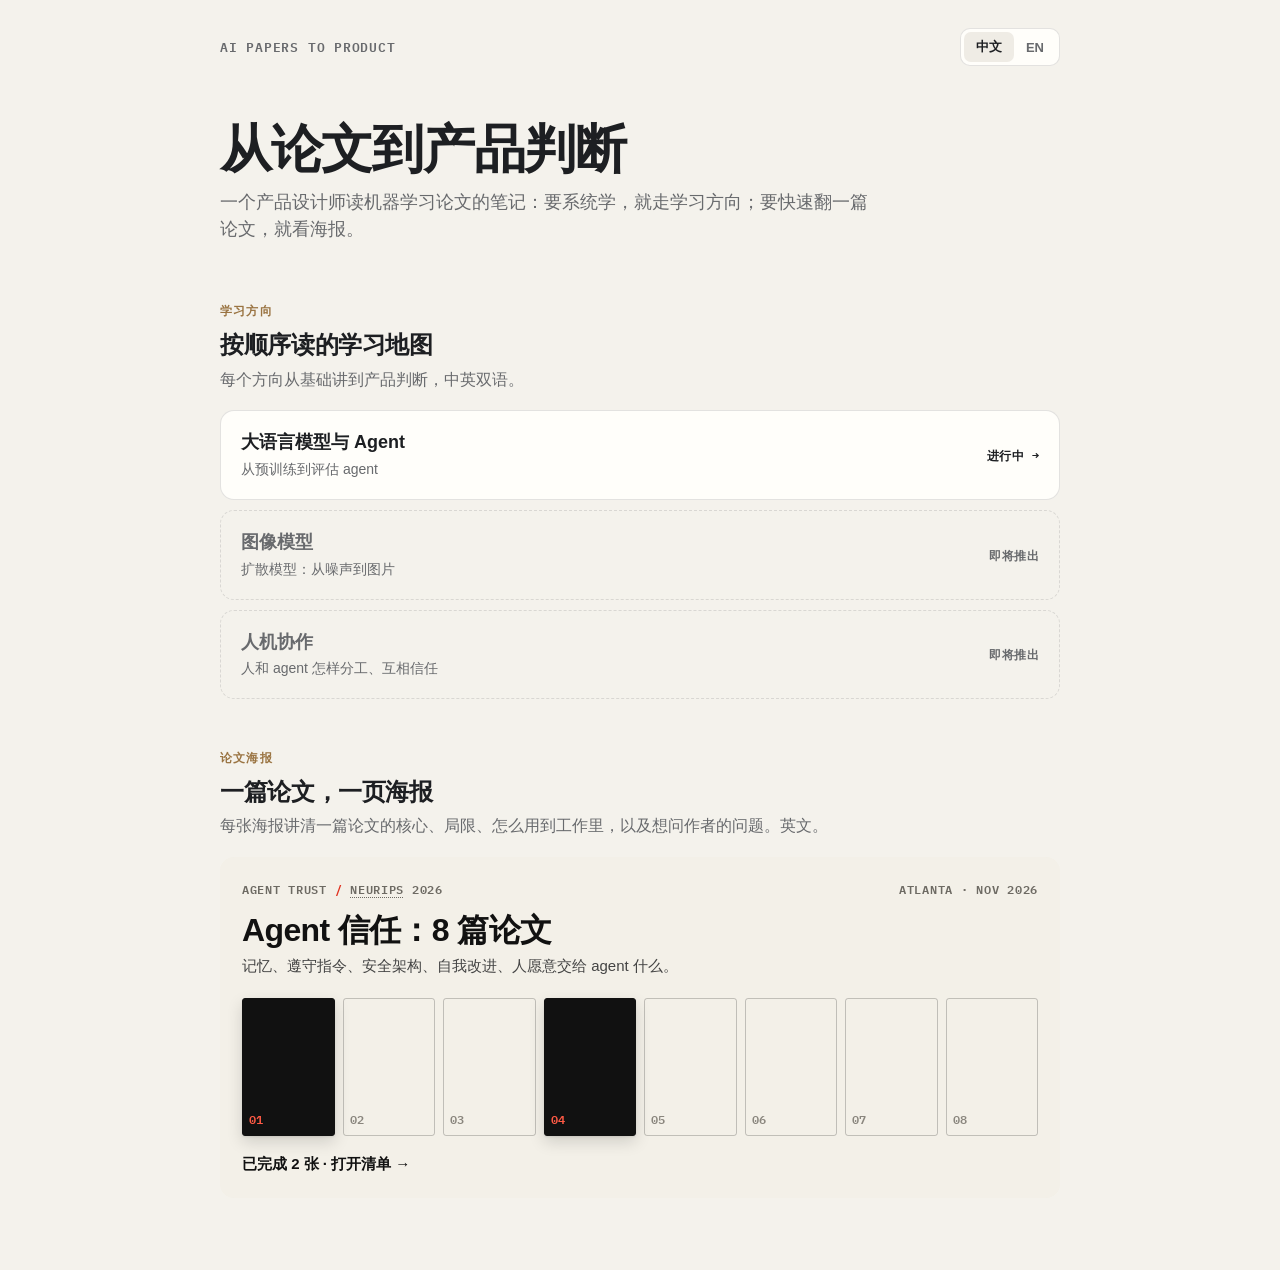
==== index.html @ d8d1d2a4 "Split the site into a home page, learning tracks and paper posters Root index.html is now a home pag" ====
<!doctype html>
<html lang="zh-CN">
<head>
<meta charset="utf-8">
<meta name="viewport" content="width=device-width, initial-scale=1">
<script>
/* Old LLM-track links were /#stage-or-card; the track now lives in llm/. Forward them. */
if(location.hash.length>1)location.replace('llm/'+location.hash);
try{var t=localStorage.getItem('aem-theme');if(t==='light'||t==='dark')document.documentElement.dataset.theme=t}catch(e){}
</script>
<title>AI Papers to Product</title>
<link rel="preconnect" href="https://fonts.googleapis.com">
<link rel="stylesheet" href="https://fonts.googleapis.com/css2?family=IBM+Plex+Mono:wght@500;600&display=swap">
<style>
/* Site home: two kinds of pages that share nothing but this page.
   Learning tracks (llm/, images/, hci/) and paper posters (posters/<set>/).
   When a track launches, flip it here and in tracks.js. New poster set = new .set block. */
:root{
  --bg:#f4f2ec;--card:#fffefa;--ink:#1d1f22;--muted:#686a6d;--line:rgba(29,31,34,.12);--soft:#efece5;
  --lime:#9a7442;--poster:#f3f0e8;--poster-ink:#111;--red:#e0301e;
  --sans:-apple-system,BlinkMacSystemFont,"Segoe UI","PingFang SC","Hiragino Sans GB","Microsoft YaHei",sans-serif;
  --mono:"IBM Plex Mono",ui-monospace,SFMono-Regular,Menlo,monospace;
}
@media (prefers-color-scheme:dark){:root:not([data-theme="light"]){
  --bg:#121314;--card:#1a1b1d;--ink:#e8e6e1;--muted:#a19f9a;--line:#2c2d30;--soft:#202124;--lime:#d9b07a;color-scheme:dark}}
:root[data-theme="dark"]{
  --bg:#121314;--card:#1a1b1d;--ink:#e8e6e1;--muted:#a19f9a;--line:#2c2d30;--soft:#202124;--lime:#d9b07a;color-scheme:dark}
*,*::before,*::after{box-sizing:border-box}
html{-webkit-font-smoothing:antialiased;-moz-osx-font-smoothing:grayscale;text-size-adjust:100%}
body{margin:0;background:var(--bg);color:var(--ink);font:16px/1.55 var(--sans)}
a{color:inherit}
abbr[title]{text-decoration:underline dotted;text-underline-offset:3px;cursor:help}
.wrap{max-width:880px;margin:0 auto;padding:28px 20px 72px}
.top{display:flex;justify-content:space-between;align-items:center;gap:12px}
.brand{font:600 13px var(--mono);letter-spacing:.06em;text-transform:uppercase;color:var(--muted)}
.lang{display:inline-flex;border:1px solid var(--line);border-radius:10px;background:var(--card);padding:3px}
.lang button{border:0;background:none;color:var(--muted);font:600 13px var(--sans);height:30px;padding:0 12px;border-radius:7px;cursor:pointer;touch-action:manipulation}
.lang button[aria-pressed="true"]{background:var(--soft);color:var(--ink)}
.lang button:focus-visible,.row:focus-visible,.set:focus-visible{outline:2px solid var(--ink);outline-offset:2px}
h1{font-size:clamp(34px,6vw,52px);line-height:1.05;letter-spacing:-.025em;margin:56px 0 12px;text-wrap:balance}
.lede{font-size:18px;color:var(--muted);max-width:36em;margin:0 0 56px;text-wrap:pretty}
section{margin-top:48px}
.k{font:600 12px var(--mono);letter-spacing:.1em;text-transform:uppercase;color:var(--lime);margin:0 0 6px}
h2{font-size:24px;letter-spacing:-.015em;margin:0 0 4px}
.sub{color:var(--muted);margin:0 0 18px}

/* Tracks: plain rows, read in order */
.rows{display:grid;gap:10px}
.row{display:grid;grid-template-columns:1fr auto;gap:2px 16px;align-items:center;padding:18px 20px;border:1px solid var(--line);border-radius:14px;background:var(--card);text-decoration:none;transition:background-color .15s ease-out}
.row b{font-size:18px}
.row small{grid-column:1;color:var(--muted);font-size:14px}
.row .st{grid-row:1 / span 2;grid-column:2;font:600 12px var(--mono);letter-spacing:.04em;color:var(--muted);white-space:nowrap}
a.row .st{color:var(--ink)}
.row[aria-disabled]{background:transparent;border-style:dashed}
.row[aria-disabled] b{color:var(--muted)}

/* Posters: each set is drawn as its row of sheets */
.set{display:block;padding:22px;border-radius:14px;background:var(--poster);color:var(--poster-ink);text-decoration:none;transition:transform .15s ease-out}
.set-head{display:flex;justify-content:space-between;align-items:baseline;gap:12px;font:600 12px var(--mono);letter-spacing:.06em;text-transform:uppercase;color:#6d6a63}
.set-head .slash{color:var(--red)}
.set h3{font-size:clamp(24px,4vw,32px);letter-spacing:-.02em;line-height:1.1;margin:14px 0 6px}
.set p{margin:0 0 20px;color:#444;font-size:15px}
.sheets{display:grid;grid-template-columns:repeat(8,minmax(0,1fr));gap:8px}
.sheet{aspect-ratio:2/3;border-radius:3px;border:1px solid rgba(17,17,17,.22);display:flex;align-items:flex-end;padding:6px;font:600 12px var(--mono);color:#8a867e}
.sheet.done{background:#111;border-color:#111;color:#ff5a45;box-shadow:0 1px 2px rgba(0,0,0,.08),0 6px 16px rgba(0,0,0,.14)}
.set-foot{margin-top:16px;font-weight:600;font-size:15px}

@media (hover:hover) and (pointer:fine){a.row:hover{background:var(--soft)}.set:hover{transform:translateY(-2px)}}
@media (prefers-reduced-motion:reduce){*{transition:none!important}}
@media (max-width:560px){
  h1{margin-top:40px}.lede{margin-bottom:36px}
  .row{grid-template-columns:1fr;padding:16px}.row .st{grid-row:auto;grid-column:1;margin-top:6px}
  .sheets{grid-template-columns:repeat(4,minmax(0,1fr))}.set-head span:last-child{display:none}
}
</style>
</head>
<body>
<div class="wrap">
  <header class="top">
    <span class="brand">AI Papers to Product</span>
    <span class="lang" role="group" aria-label="Language"><button type="button" data-l="zh">中文</button><button type="button" data-l="en">EN</button></span>
  </header>

  <h1><span data-zh="从论文到产品判断" data-en="From papers to product judgment">从论文到产品判断</span></h1>
  <p class="lede"><span data-zh="一个产品设计师读机器学习论文的笔记：要系统学，就走学习方向；要快速翻一篇论文，就看海报。" data-en="A product designer's notes on machine learning papers. To learn a field step by step, follow a track. To skim one paper fast, open its poster.">一个产品设计师读机器学习论文的笔记：要系统学，就走学习方向；要快速翻一篇论文，就看海报。</span></p>

  <section aria-labelledby="h-tracks">
    <p class="k"><span data-zh="学习方向" data-en="Learning tracks">学习方向</span></p>
    <h2 id="h-tracks"><span data-zh="按顺序读的学习地图" data-en="Study maps you read in order">按顺序读的学习地图</span></h2>
    <p class="sub"><span data-zh="每个方向从基础讲到产品判断，中英双语。" data-en="Each track goes from the basics to product decisions, in Chinese and English.">每个方向从基础讲到产品判断，中英双语。</span></p>
    <div class="rows">
      <a class="row" href="llm/">
        <b data-zh="大语言模型与 Agent" data-en="&lt;abbr title=&quot;Large language models&quot;&gt;LLMs&lt;/abbr&gt; &amp; agents">大语言模型与 Agent</b>
        <small data-zh="从预训练到评估 agent" data-en="From pretraining to evaluating agents">从预训练到评估 agent</small>
        <span class="st" data-zh="进行中 →" data-en="Ongoing →">进行中 →</span>
      </a>
      <span class="row" aria-disabled="true">
        <b data-zh="图像模型" data-en="Image models">图像模型</b>
        <small data-zh="扩散模型：从噪声到图片" data-en="Diffusion: from noise to pictures">扩散模型：从噪声到图片</small>
        <span class="st" data-zh="即将推出" data-en="Coming soon">即将推出</span>
      </span>
      <span class="row" aria-disabled="true">
        <b data-zh="人机协作" data-en="Human–agent teaming">人机协作</b>
        <small data-zh="人和 agent 怎样分工、互相信任" data-en="How people and agents split work and build trust">人和 agent 怎样分工、互相信任</small>
        <span class="st" data-zh="即将推出" data-en="Coming soon">即将推出</span>
      </span>
    </div>
  </section>

  <section aria-labelledby="h-posters">
    <p class="k"><span data-zh="论文海报" data-en="Paper posters">论文海报</span></p>
    <h2 id="h-posters"><span data-zh="一篇论文，一页海报" data-en="One paper, one page">一篇论文，一页海报</span></h2>
    <p class="sub"><span data-zh="每张海报讲清一篇论文的核心、局限、怎么用到工作里，以及想问作者的问题。英文。" data-en="Each poster covers one paper's core idea, its limits, how to apply it at work, and questions for the authors. In English.">每张海报讲清一篇论文的核心、局限、怎么用到工作里，以及想问作者的问题。英文。</span></p>
    <a class="set" href="posters/neurips-2026/">
      <div class="set-head"><span>Agent Trust <span class="slash">/</span> <abbr title="Conference on Neural Information Processing Systems">NeurIPS</abbr> 2026</span><span>Atlanta · Nov 2026</span></div>
      <h3 data-zh="Agent 信任：8 篇论文" data-en="Agent trust: eight papers">Agent 信任：8 篇论文</h3>
      <p data-zh="记忆、遵守指令、安全架构、自我改进、人愿意交给 agent 什么。" data-en="Memory, following instructions, security design, self-improvement, and what people will hand to an agent.">记忆、遵守指令、安全架构、自我改进、人愿意交给 agent 什么。</p>
      <div class="sheets" aria-hidden="true">
        <span class="sheet done">01</span><span class="sheet">02</span><span class="sheet">03</span><span class="sheet done">04</span>
        <span class="sheet">05</span><span class="sheet">06</span><span class="sheet">07</span><span class="sheet">08</span>
      </div>
      <div class="set-foot" data-zh="已完成 2 张 · 打开清单 →" data-en="2 posters ready · open the list →">已完成 2 张 · 打开清单 →</div>
    </a>
  </section>
</div>
<script>
(function(){
  const btns=[...document.querySelectorAll('.lang button')];
  function apply(l){
    document.documentElement.lang=l==='en'?'en':'zh-CN';
    document.querySelectorAll('[data-zh]').forEach(el=>{el.innerHTML=el.dataset[l]});
    btns.forEach(b=>b.setAttribute('aria-pressed',String(b.dataset.l===l)));
  }
  let l='zh';try{if(localStorage.getItem('aem-lang')==='en')l='en'}catch(e){}
  apply(l);
  btns.forEach(b=>b.addEventListener('click',()=>{apply(b.dataset.l);try{localStorage.setItem('aem-lang',b.dataset.l)}catch(e){}}));
})();
</script>
</body>
</html>
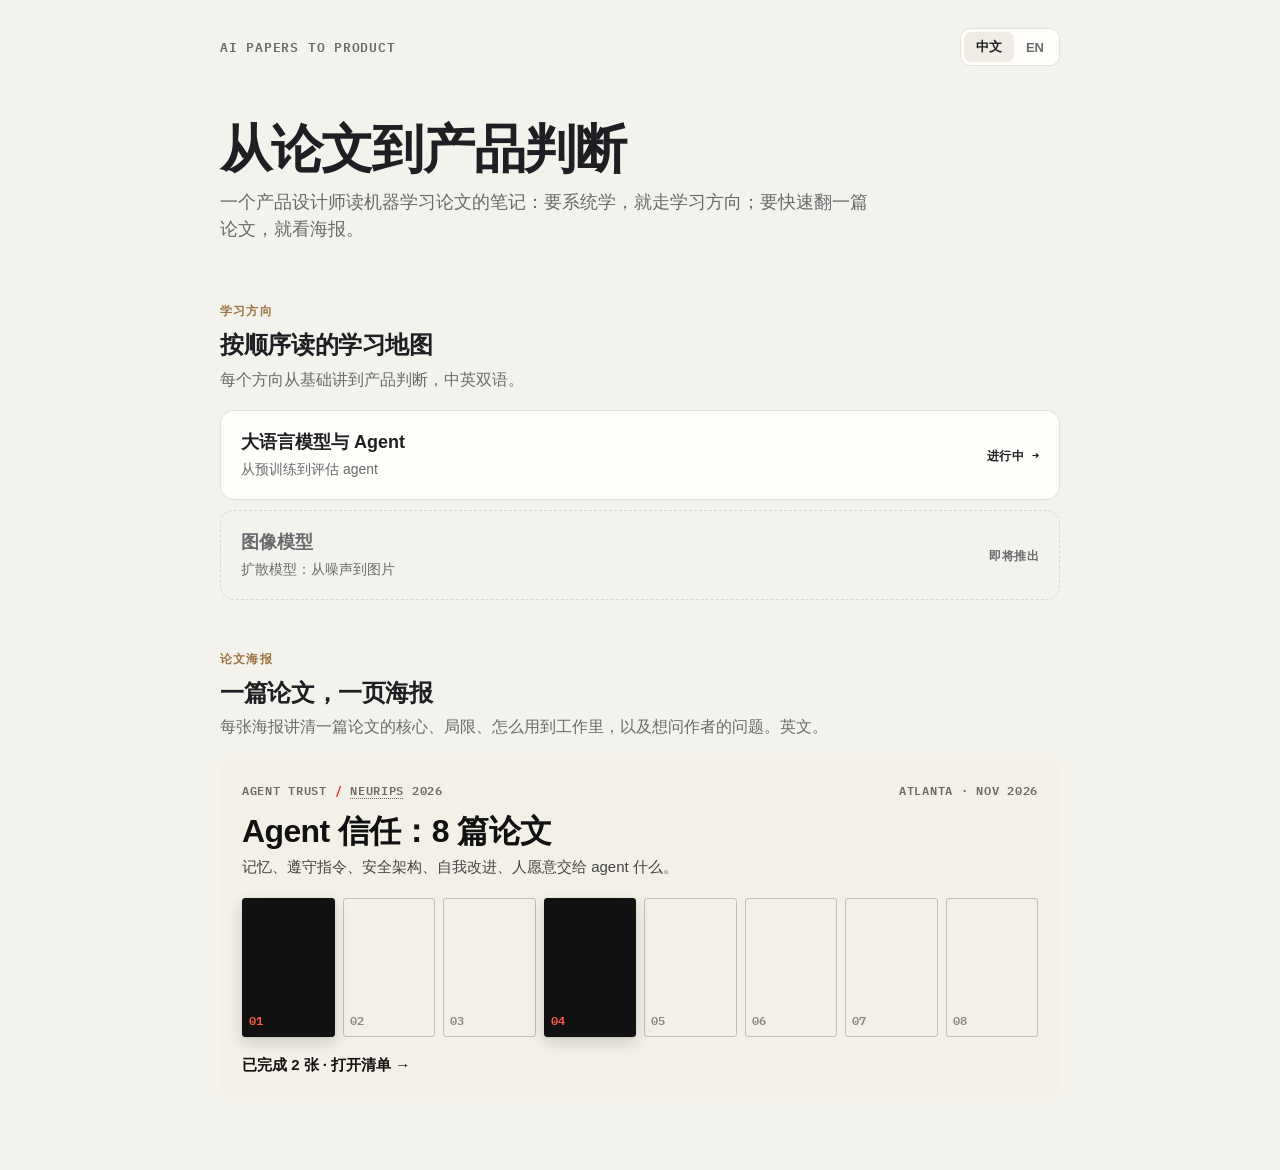
==== commit 6409ee6f: "Hide the HCI track until it has content Remove Human–agent teaming from the track menu and the home " ====
--- a/index.html
+++ b/index.html
@@ -99,11 +99,6 @@
         <small data-zh="扩散模型：从噪声到图片" data-en="Diffusion: from noise to pictures">扩散模型：从噪声到图片</small>
         <span class="st" data-zh="即将推出" data-en="Coming soon">即将推出</span>
       </span>
-      <span class="row" aria-disabled="true">
-        <b data-zh="人机协作" data-en="Human–agent teaming">人机协作</b>
-        <small data-zh="人和 agent 怎样分工、互相信任" data-en="How people and agents split work and build trust">人和 agent 怎样分工、互相信任</small>
-        <span class="st" data-zh="即将推出" data-en="Coming soon">即将推出</span>
-      </span>
     </div>
   </section>
 
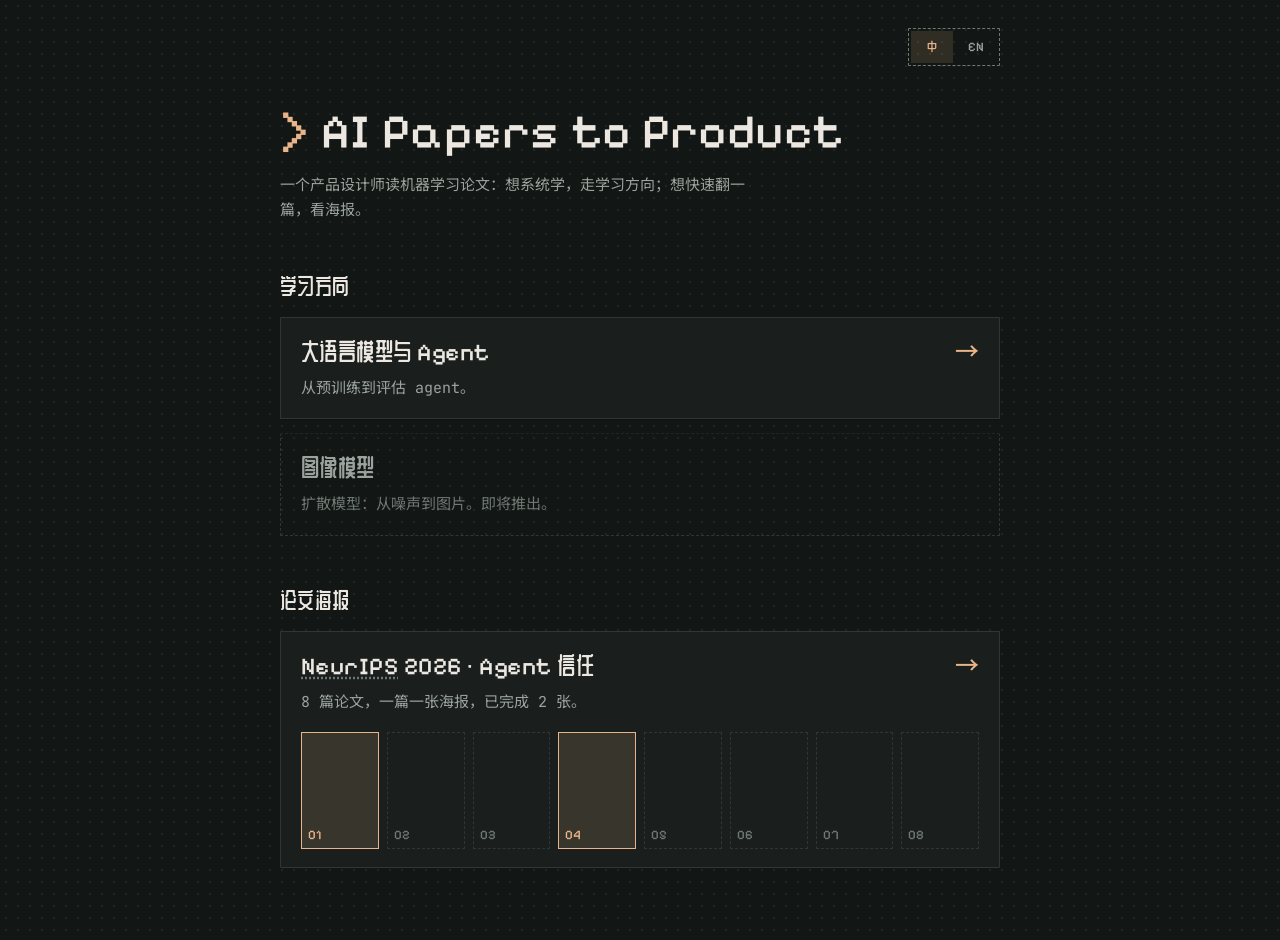
==== commit 11eed61a: "Restyle the home page in the agenda's pixel look Committed dark with a dot grid, Pixelify headings, " ====
--- a/index.html
+++ b/index.html
@@ -2,132 +2,128 @@
 <html lang="zh-CN">
 <head>
 <meta charset="utf-8">
-<meta name="viewport" content="width=device-width, initial-scale=1">
+<meta name="viewport" content="width=device-width,initial-scale=1,viewport-fit=cover">
 <script>
 /* Old LLM-track links were /#stage-or-card; the track now lives in llm/. Forward them. */
 if(location.hash.length>1)location.replace('llm/'+location.hash);
-try{var t=localStorage.getItem('aem-theme');if(t==='light'||t==='dark')document.documentElement.dataset.theme=t}catch(e){}
+try{if(localStorage.getItem('aem-lang')==='en')document.documentElement.lang='en'}catch(e){}
 </script>
 <title>AI Papers to Product</title>
 <link rel="preconnect" href="https://fonts.googleapis.com">
-<link rel="stylesheet" href="https://fonts.googleapis.com/css2?family=IBM+Plex+Mono:wght@500;600&display=swap">
+<link rel="preconnect" href="https://fonts.gstatic.com" crossorigin>
+<link rel="stylesheet" href="https://fonts.googleapis.com/css2?family=Pixelify+Sans:wght@500&family=ZCOOL+QingKe+HuangYou&family=Noto+Sans+SC:wght@400;500&family=JetBrains+Mono:wght@400;500&display=swap">
 <style>
-/* Site home: two kinds of pages that share nothing but this page.
-   Learning tracks (llm/, images/, hci/) and paper posters (posters/<set>/).
-   When a track launches, flip it here and in tracks.js. New poster set = new .set block. */
+/* Site home: learning tracks and paper posters, which share nothing but this page.
+   Same pixel / terminal look as the NeurIPS agenda (ai-conferences repo): committed dark, dot grid, one peach accent.
+   When a track launches, flip it here and in tracks.js. New poster set = new a.card in the posters section. */
 :root{
-  --bg:#f4f2ec;--card:#fffefa;--ink:#1d1f22;--muted:#686a6d;--line:rgba(29,31,34,.12);--soft:#efece5;
-  --lime:#9a7442;--poster:#f3f0e8;--poster-ink:#111;--red:#e0301e;
-  --sans:-apple-system,BlinkMacSystemFont,"Segoe UI","PingFang SC","Hiragino Sans GB","Microsoft YaHei",sans-serif;
-  --mono:"IBM Plex Mono",ui-monospace,SFMono-Regular,Menlo,monospace;
+  color-scheme:dark;
+  --bg:#121614;--surface:#1A1F1D;--line:#2F3733;--dot:#1F2623;
+  --fg:#ECE8E1;--muted:#9AA39E;--faint:#6E7873;
+  --accent:#E8B48A;--accent-wash:color-mix(in srgb,var(--accent) 14%,transparent);
+  --f-pixel:"Pixelify Sans","ZCOOL QingKe HuangYou","Noto Sans SC","PingFang SC",system-ui,sans-serif;
+  --f-body:"JetBrains Mono","Noto Sans SC","PingFang SC","Hiragino Sans GB",ui-monospace,monospace;
+  --notch:polygon(1px 0,calc(100% - 1px) 0,100% 1px,100% calc(100% - 1px),calc(100% - 1px) 100%,1px 100%,0 calc(100% - 1px),0 1px);
 }
-@media (prefers-color-scheme:dark){:root:not([data-theme="light"]){
-  --bg:#121314;--card:#1a1b1d;--ink:#e8e6e1;--muted:#a19f9a;--line:#2c2d30;--soft:#202124;--lime:#d9b07a;color-scheme:dark}}
-:root[data-theme="dark"]{
-  --bg:#121314;--card:#1a1b1d;--ink:#e8e6e1;--muted:#a19f9a;--line:#2c2d30;--soft:#202124;--lime:#d9b07a;color-scheme:dark}
 *,*::before,*::after{box-sizing:border-box}
-html{-webkit-font-smoothing:antialiased;-moz-osx-font-smoothing:grayscale;text-size-adjust:100%}
-body{margin:0;background:var(--bg);color:var(--ink);font:16px/1.55 var(--sans)}
+html{text-size-adjust:100%}
+body{margin:0;background-color:var(--bg);background-image:radial-gradient(var(--dot) 1px,transparent 1.5px);background-size:12px 12px;
+  color:var(--fg);font:400 15px/1.65 var(--f-body);font-synthesis-weight:none;-webkit-font-smoothing:antialiased;-moz-osx-font-smoothing:grayscale;
+  padding:0 max(16px,env(safe-area-inset-right,0px)) 72px max(16px,env(safe-area-inset-left,0px))}
+html[lang="en"] .zh,html:not([lang="en"]) .en{display:none!important}
+.wrap{max-width:720px;margin:0 auto}
 a{color:inherit}
-abbr[title]{text-decoration:underline dotted;text-underline-offset:3px;cursor:help}
-.wrap{max-width:880px;margin:0 auto;padding:28px 20px 72px}
-.top{display:flex;justify-content:space-between;align-items:center;gap:12px}
-.brand{font:600 13px var(--mono);letter-spacing:.06em;text-transform:uppercase;color:var(--muted)}
-.lang{display:inline-flex;border:1px solid var(--line);border-radius:10px;background:var(--card);padding:3px}
-.lang button{border:0;background:none;color:var(--muted);font:600 13px var(--sans);height:30px;padding:0 12px;border-radius:7px;cursor:pointer;touch-action:manipulation}
-.lang button[aria-pressed="true"]{background:var(--soft);color:var(--ink)}
-.lang button:focus-visible,.row:focus-visible,.set:focus-visible{outline:2px solid var(--ink);outline-offset:2px}
-h1{font-size:clamp(34px,6vw,52px);line-height:1.05;letter-spacing:-.025em;margin:56px 0 12px;text-wrap:balance}
-.lede{font-size:18px;color:var(--muted);max-width:36em;margin:0 0 56px;text-wrap:pretty}
-section{margin-top:48px}
-.k{font:600 12px var(--mono);letter-spacing:.1em;text-transform:uppercase;color:var(--lime);margin:0 0 6px}
-h2{font-size:24px;letter-spacing:-.015em;margin:0 0 4px}
-.sub{color:var(--muted);margin:0 0 18px}
+abbr[title]{text-decoration:underline dotted;text-decoration-color:var(--faint);text-underline-offset:4px;cursor:help}
+a:focus-visible,button:focus-visible{outline:2px solid var(--fg);outline-offset:3px}
 
-/* Tracks: plain rows, read in order */
-.rows{display:grid;gap:10px}
-.row{display:grid;grid-template-columns:1fr auto;gap:2px 16px;align-items:center;padding:18px 20px;border:1px solid var(--line);border-radius:14px;background:var(--card);text-decoration:none;transition:background-color .15s ease-out}
-.row b{font-size:18px}
-.row small{grid-column:1;color:var(--muted);font-size:14px}
-.row .st{grid-row:1 / span 2;grid-column:2;font:600 12px var(--mono);letter-spacing:.04em;color:var(--muted);white-space:nowrap}
-a.row .st{color:var(--ink)}
-.row[aria-disabled]{background:transparent;border-style:dashed}
-.row[aria-disabled] b{color:var(--muted)}
+header{padding-top:28px}
+.toprow{display:flex;justify-content:flex-end}
+.seg{display:flex;padding:2px;gap:2px;border:1px dashed var(--faint);clip-path:var(--notch)}
+.seg button{position:relative;font:500 13px/1 var(--f-pixel);min-height:32px;min-width:42px;padding:0 10px;border:0;background:transparent;color:var(--muted);cursor:pointer;touch-action:manipulation;transition:color .15s ease-out,background-color .15s ease-out,transform .15s ease-out}
+.seg button::before{content:"";position:absolute;inset:-6px -1px}
+.seg button[aria-pressed="true"]{background:var(--accent-wash);color:var(--accent)}
+.seg button:active{transform:scale(.96)}
+h1{font:500 clamp(34px,7vw,48px)/1.1 var(--f-pixel);letter-spacing:.02em;margin:40px 0 14px;text-wrap:balance}
+h1::before{content:"> ";color:var(--accent)}
+.lede{margin:0;color:var(--muted);max-width:52ch;text-wrap:pretty}
 
-/* Posters: each set is drawn as its row of sheets */
-.set{display:block;padding:22px;border-radius:14px;background:var(--poster);color:var(--poster-ink);text-decoration:none;transition:transform .15s ease-out}
-.set-head{display:flex;justify-content:space-between;align-items:baseline;gap:12px;font:600 12px var(--mono);letter-spacing:.06em;text-transform:uppercase;color:#6d6a63}
-.set-head .slash{color:var(--red)}
-.set h3{font-size:clamp(24px,4vw,32px);letter-spacing:-.02em;line-height:1.1;margin:14px 0 6px}
-.set p{margin:0 0 20px;color:#444;font-size:15px}
-.sheets{display:grid;grid-template-columns:repeat(8,minmax(0,1fr));gap:8px}
-.sheet{aspect-ratio:2/3;border-radius:3px;border:1px solid rgba(17,17,17,.22);display:flex;align-items:flex-end;padding:6px;font:600 12px var(--mono);color:#8a867e}
-.sheet.done{background:#111;border-color:#111;color:#ff5a45;box-shadow:0 1px 2px rgba(0,0,0,.08),0 6px 16px rgba(0,0,0,.14)}
-.set-foot{margin-top:16px;font-weight:600;font-size:15px}
+section{margin-top:52px}
+h2{font:500 22px/1.2 var(--f-pixel);letter-spacing:.02em;margin:0 0 16px;text-wrap:balance}
+.cards{display:grid;gap:14px}
 
-@media (hover:hover) and (pointer:fine){a.row:hover{background:var(--soft)}.set:hover{transform:translateY(-2px)}}
+/* One card per track or poster set: notched, hard pixel shadow, title + one line. */
+.card{display:block;padding:20px 20px 18px;background:var(--surface);border:1px solid var(--line);clip-path:var(--notch);box-shadow:3px 3px 0 #0A0D0C;text-decoration:none;transition:border-color .15s ease-out}
+.card b{display:flex;justify-content:space-between;align-items:center;gap:12px;font:500 24px/1.25 var(--f-pixel);letter-spacing:.02em}
+a.card b::after{content:"→";color:var(--accent);flex:none}
+.card p{margin:8px 0 0;color:var(--muted)}
+.card.soon{background:transparent;border-style:dashed;box-shadow:none}
+.card.soon b{color:var(--muted)}
+.card.soon p{color:var(--faint)}
+@media (hover:hover) and (pointer:fine){a.card:hover{border-color:var(--faint)}}
+
+/* Poster set: its eight sheets, finished ones lit. */
+.sheets{display:grid;grid-template-columns:repeat(8,minmax(0,1fr));gap:8px;margin-top:18px;pointer-events:none;user-select:none}
+.sheet{aspect-ratio:2/3;border:1px dashed var(--line);display:flex;align-items:flex-end;padding:6px;font:500 13px/1 var(--f-pixel);color:var(--faint);font-variant-numeric:tabular-nums}
+.sheet.done{border:1px solid var(--accent);background:var(--accent-wash);color:var(--accent)}
+
 @media (prefers-reduced-motion:reduce){*{transition:none!important}}
 @media (max-width:560px){
-  h1{margin-top:40px}.lede{margin-bottom:36px}
-  .row{grid-template-columns:1fr;padding:16px}.row .st{grid-row:auto;grid-column:1;margin-top:6px}
-  .sheets{grid-template-columns:repeat(4,minmax(0,1fr))}.set-head span:last-child{display:none}
+  h1{margin-top:28px}
+  section{margin-top:44px}
+  .card{padding:18px 16px 16px}.card b{font-size:21px}
+  .sheets{grid-template-columns:repeat(4,minmax(0,1fr))}
 }
 </style>
 </head>
 <body>
 <div class="wrap">
-  <header class="top">
-    <span class="brand">AI Papers to Product</span>
-    <span class="lang" role="group" aria-label="Language"><button type="button" data-l="zh">中文</button><button type="button" data-l="en">EN</button></span>
+  <header>
+    <div class="toprow">
+      <div class="seg" role="group" aria-label="Language / 语言">
+        <button type="button" data-l="zh" aria-pressed="true">中</button>
+        <button type="button" data-l="en" aria-pressed="false">EN</button>
+      </div>
+    </div>
+    <h1>AI Papers to Product</h1>
+    <p class="lede"><span class="zh">一个产品设计师读机器学习论文：想系统学，走学习方向；想快速翻一篇，看海报。</span><span class="en">A product designer reads machine learning papers. To learn a field step by step, follow a track. To skim one paper fast, open its poster.</span></p>
   </header>
 
-  <h1><span data-zh="从论文到产品判断" data-en="From papers to product judgment">从论文到产品判断</span></h1>
-  <p class="lede"><span data-zh="一个产品设计师读机器学习论文的笔记：要系统学，就走学习方向；要快速翻一篇论文，就看海报。" data-en="A product designer's notes on machine learning papers. To learn a field step by step, follow a track. To skim one paper fast, open its poster.">一个产品设计师读机器学习论文的笔记：要系统学，就走学习方向；要快速翻一篇论文，就看海报。</span></p>
-
   <section aria-labelledby="h-tracks">
-    <p class="k"><span data-zh="学习方向" data-en="Learning tracks">学习方向</span></p>
-    <h2 id="h-tracks"><span data-zh="按顺序读的学习地图" data-en="Study maps you read in order">按顺序读的学习地图</span></h2>
-    <p class="sub"><span data-zh="每个方向从基础讲到产品判断，中英双语。" data-en="Each track goes from the basics to product decisions, in Chinese and English.">每个方向从基础讲到产品判断，中英双语。</span></p>
-    <div class="rows">
-      <a class="row" href="llm/">
-        <b data-zh="大语言模型与 Agent" data-en="&lt;abbr title=&quot;Large language models&quot;&gt;LLMs&lt;/abbr&gt; &amp; agents">大语言模型与 Agent</b>
-        <small data-zh="从预训练到评估 agent" data-en="From pretraining to evaluating agents">从预训练到评估 agent</small>
-        <span class="st" data-zh="进行中 →" data-en="Ongoing →">进行中 →</span>
+    <h2 id="h-tracks"><span class="zh">学习方向</span><span class="en">Learning tracks</span></h2>
+    <div class="cards">
+      <a class="card" href="llm/">
+        <b><span class="zh">大语言模型与 Agent</span><span class="en"><abbr title="Large language models">LLMs</abbr> &amp; agents</span></b>
+        <p><span class="zh">从预训练到评估 agent。</span><span class="en">From pretraining to evaluating agents.</span></p>
       </a>
-      <span class="row" aria-disabled="true">
-        <b data-zh="图像模型" data-en="Image models">图像模型</b>
-        <small data-zh="扩散模型：从噪声到图片" data-en="Diffusion: from noise to pictures">扩散模型：从噪声到图片</small>
-        <span class="st" data-zh="即将推出" data-en="Coming soon">即将推出</span>
-      </span>
+      <div class="card soon" aria-disabled="true">
+        <b><span class="zh">图像模型</span><span class="en">Image models</span></b>
+        <p><span class="zh">扩散模型：从噪声到图片。即将推出。</span><span class="en">Diffusion, from noise to pictures. Coming soon.</span></p>
+      </div>
     </div>
   </section>
 
   <section aria-labelledby="h-posters">
-    <p class="k"><span data-zh="论文海报" data-en="Paper posters">论文海报</span></p>
-    <h2 id="h-posters"><span data-zh="一篇论文，一页海报" data-en="One paper, one page">一篇论文，一页海报</span></h2>
-    <p class="sub"><span data-zh="每张海报讲清一篇论文的核心、局限、怎么用到工作里，以及想问作者的问题。英文。" data-en="Each poster covers one paper's core idea, its limits, how to apply it at work, and questions for the authors. In English.">每张海报讲清一篇论文的核心、局限、怎么用到工作里，以及想问作者的问题。英文。</span></p>
-    <a class="set" href="posters/neurips-2026/">
-      <div class="set-head"><span>Agent Trust <span class="slash">/</span> <abbr title="Conference on Neural Information Processing Systems">NeurIPS</abbr> 2026</span><span>Atlanta · Nov 2026</span></div>
-      <h3 data-zh="Agent 信任：8 篇论文" data-en="Agent trust: eight papers">Agent 信任：8 篇论文</h3>
-      <p data-zh="记忆、遵守指令、安全架构、自我改进、人愿意交给 agent 什么。" data-en="Memory, following instructions, security design, self-improvement, and what people will hand to an agent.">记忆、遵守指令、安全架构、自我改进、人愿意交给 agent 什么。</p>
-      <div class="sheets" aria-hidden="true">
-        <span class="sheet done">01</span><span class="sheet">02</span><span class="sheet">03</span><span class="sheet done">04</span>
-        <span class="sheet">05</span><span class="sheet">06</span><span class="sheet">07</span><span class="sheet">08</span>
-      </div>
-      <div class="set-foot" data-zh="已完成 2 张 · 打开清单 →" data-en="2 posters ready · open the list →">已完成 2 张 · 打开清单 →</div>
-    </a>
+    <h2 id="h-posters"><span class="zh">论文海报</span><span class="en">Paper posters</span></h2>
+    <div class="cards">
+      <a class="card" href="posters/neurips-2026/">
+        <b><span><abbr title="Conference on Neural Information Processing Systems">NeurIPS</abbr> 2026 · <span class="zh">Agent 信任</span><span class="en">Agent trust</span></span></b>
+        <p><span class="zh">8 篇论文，一篇一张海报，已完成 2 张。</span><span class="en">Eight papers, one poster each. Two are done.</span></p>
+        <div class="sheets" aria-hidden="true">
+          <span class="sheet done">01</span><span class="sheet">02</span><span class="sheet">03</span><span class="sheet done">04</span>
+          <span class="sheet">05</span><span class="sheet">06</span><span class="sheet">07</span><span class="sheet">08</span>
+        </div>
+      </a>
+    </div>
   </section>
 </div>
 <script>
 (function(){
-  const btns=[...document.querySelectorAll('.lang button')];
+  const btns=[...document.querySelectorAll('.seg button')];
   function apply(l){
     document.documentElement.lang=l==='en'?'en':'zh-CN';
-    document.querySelectorAll('[data-zh]').forEach(el=>{el.innerHTML=el.dataset[l]});
     btns.forEach(b=>b.setAttribute('aria-pressed',String(b.dataset.l===l)));
   }
-  let l='zh';try{if(localStorage.getItem('aem-lang')==='en')l='en'}catch(e){}
-  apply(l);
+  apply(document.documentElement.lang==='en'?'en':'zh');
   btns.forEach(b=>b.addEventListener('click',()=>{apply(b.dataset.l);try{localStorage.setItem('aem-lang',b.dataset.l)}catch(e){}}));
 })();
 </script>
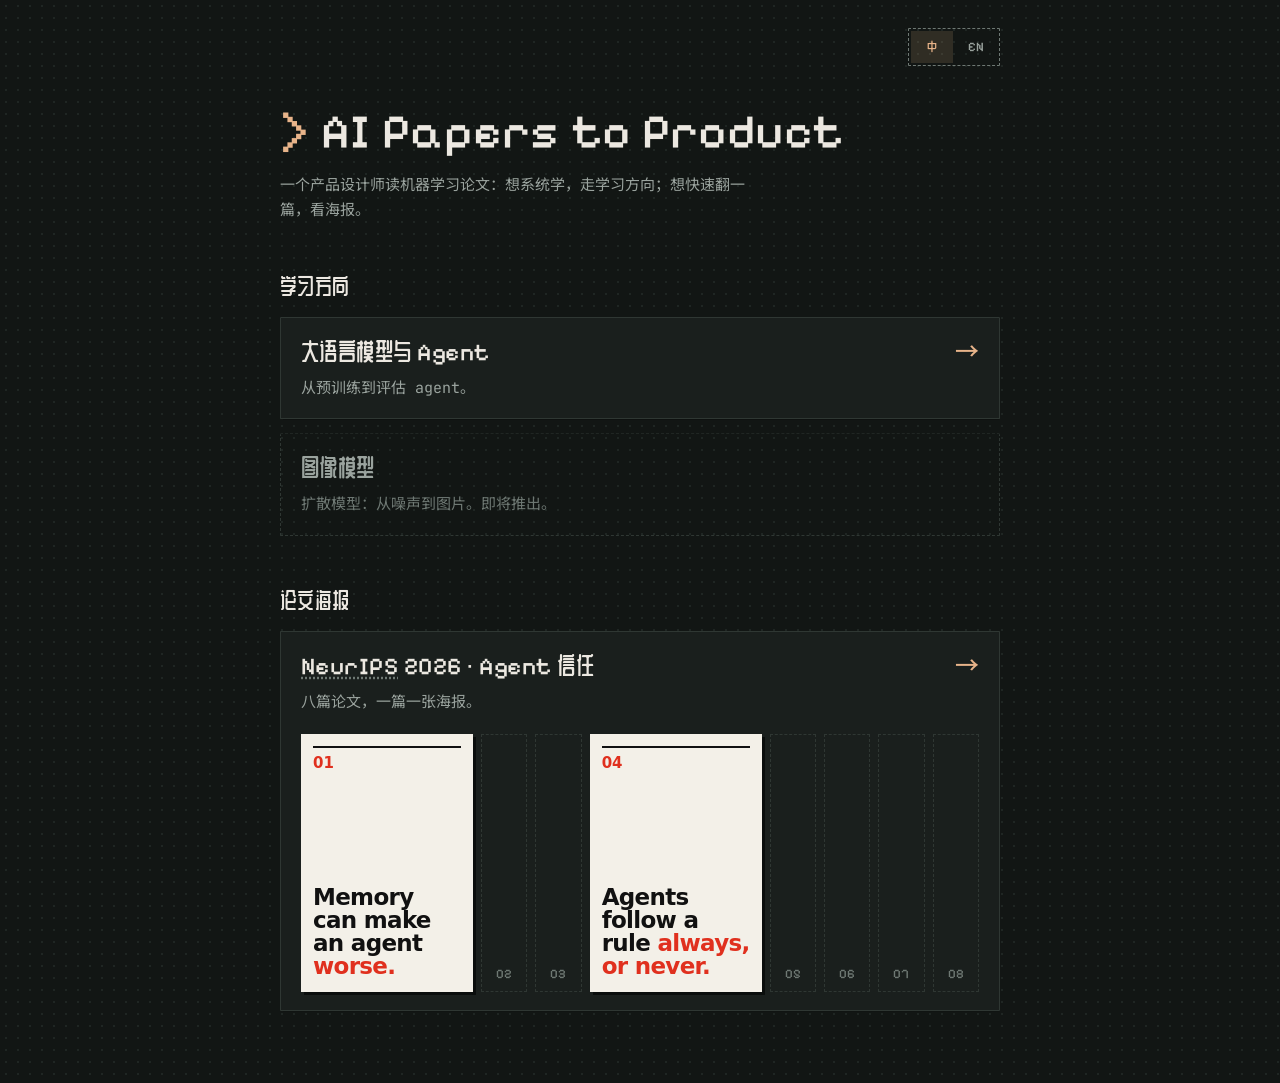
==== commit b55835e6: "Show finished posters as covers on the home page The poster set is now a shelf in paper order: each " ====
--- a/index.html
+++ b/index.html
@@ -54,24 +54,41 @@
 /* One card per track or poster set: notched, hard pixel shadow, title + one line. */
 .card{display:block;padding:20px 20px 18px;background:var(--surface);border:1px solid var(--line);clip-path:var(--notch);box-shadow:3px 3px 0 #0A0D0C;text-decoration:none;transition:border-color .15s ease-out}
 .card b{display:flex;justify-content:space-between;align-items:center;gap:12px;font:500 24px/1.25 var(--f-pixel);letter-spacing:.02em}
-a.card b::after{content:"→";color:var(--accent);flex:none}
+a.card b::after,.set-head b::after{content:"→";color:var(--accent);flex:none}
 .card p{margin:8px 0 0;color:var(--muted)}
 .card.soon{background:transparent;border-style:dashed;box-shadow:none}
 .card.soon b{color:var(--muted)}
 .card.soon p{color:var(--faint)}
 @media (hover:hover) and (pointer:fine){a.card:hover{border-color:var(--faint)}}
 
-/* Poster set: its eight sheets, finished ones lit. */
-.sheets{display:grid;grid-template-columns:repeat(8,minmax(0,1fr));gap:8px;margin-top:18px;pointer-events:none;user-select:none}
-.sheet{aspect-ratio:2/3;border:1px dashed var(--line);display:flex;align-items:flex-end;padding:6px;font:500 13px/1 var(--f-pixel);color:var(--faint);font-variant-numeric:tabular-nums}
-.sheet.done{border:1px solid var(--accent);background:var(--accent-wash);color:var(--accent)}
+/* Poster set: a shelf in paper order. Finished posters face out as covers (their own headline, paper and red,
+   linking straight to the poster); the rest stand as thin dashed spines. Finishing a poster = turn its spine into a cover. */
+.set-head{display:block;text-decoration:none}
+.shelf{display:flex;gap:8px;align-items:stretch;margin-top:20px}
+.cover{flex:0 0 172px;aspect-ratio:2/3;display:flex;flex-direction:column;justify-content:space-between;padding:12px 12px 14px;
+  background:#f3f0e8;color:#111;text-decoration:none;box-shadow:3px 3px 0 #0A0D0C;
+  font-family:system-ui,-apple-system,"Segoe UI",Roboto,"Helvetica Neue",Arial,sans-serif;
+  transition:transform .15s ease-out,box-shadow .15s ease-out}
+.cover .no{font:800 15px/1 system-ui,-apple-system,sans-serif;color:#e0301e;font-variant-numeric:tabular-nums;border-top:2px solid #111;padding-top:8px}
+.cover .hl{font-size:23px;line-height:1;font-weight:800;letter-spacing:-.03em;text-wrap:balance}
+.cover em{font-style:normal;color:#e0301e}
+.cover:active{transform:scale(.96)}
+.spine{flex:1 1 0;min-width:22px;border:1px dashed var(--line);display:flex;align-items:flex-end;justify-content:center;padding-bottom:10px;
+  font:500 13px/1 var(--f-pixel);color:var(--faint);font-variant-numeric:tabular-nums;user-select:none}
+@media (hover:hover) and (pointer:fine){
+  .set-head:hover b::after{transform:translateX(3px)}
+  .cover:hover{transform:translate(-2px,-2px);box-shadow:5px 5px 0 #0A0D0C}
+}
+.set-head b::after{transition:transform .15s ease-out}
 
 @media (prefers-reduced-motion:reduce){*{transition:none!important}}
 @media (max-width:560px){
   h1{margin-top:28px}
   section{margin-top:44px}
   .card{padding:18px 16px 16px}.card b{font-size:21px}
-  .sheets{grid-template-columns:repeat(4,minmax(0,1fr))}
+  .shelf{flex-wrap:wrap;gap:10px 8px}
+  .cover{flex:1 1 calc(50% - 4px)}.cover .hl{font-size:19px}
+  .spine{order:1;height:44px;align-items:center;padding:0}
 }
 </style>
 </head>
@@ -105,14 +122,18 @@
   <section aria-labelledby="h-posters">
     <h2 id="h-posters"><span class="zh">论文海报</span><span class="en">Paper posters</span></h2>
     <div class="cards">
-      <a class="card" href="posters/neurips-2026/">
-        <b><span><abbr title="Conference on Neural Information Processing Systems">NeurIPS</abbr> 2026 · <span class="zh">Agent 信任</span><span class="en">Agent trust</span></span></b>
-        <p><span class="zh">8 篇论文，一篇一张海报，已完成 2 张。</span><span class="en">Eight papers, one poster each. Two are done.</span></p>
-        <div class="sheets" aria-hidden="true">
-          <span class="sheet done">01</span><span class="sheet">02</span><span class="sheet">03</span><span class="sheet done">04</span>
-          <span class="sheet">05</span><span class="sheet">06</span><span class="sheet">07</span><span class="sheet">08</span>
+      <div class="card">
+        <a class="set-head" href="posters/neurips-2026/">
+          <b><span><abbr title="Conference on Neural Information Processing Systems">NeurIPS</abbr> 2026 · <span class="zh">Agent 信任</span><span class="en">Agent trust</span></span></b>
+          <p><span class="zh">八篇论文，一篇一张海报。</span><span class="en">Eight papers, one poster each.</span></p>
+        </a>
+        <div class="shelf">
+          <a class="cover" href="posters/neurips-2026/01-dont-just-trust-your-memory.html"><span class="no">01</span><span class="hl">Memory can make an agent <em>worse.</em></span></a>
+          <span class="spine" aria-hidden="true">02</span><span class="spine" aria-hidden="true">03</span>
+          <a class="cover" href="posters/neurips-2026/04-do-they-do-as-told.html"><span class="no">04</span><span class="hl">Agents follow a rule <em>always, or never.</em></span></a>
+          <span class="spine" aria-hidden="true">05</span><span class="spine" aria-hidden="true">06</span><span class="spine" aria-hidden="true">07</span><span class="spine" aria-hidden="true">08</span>
         </div>
-      </a>
+      </div>
     </div>
   </section>
 </div>
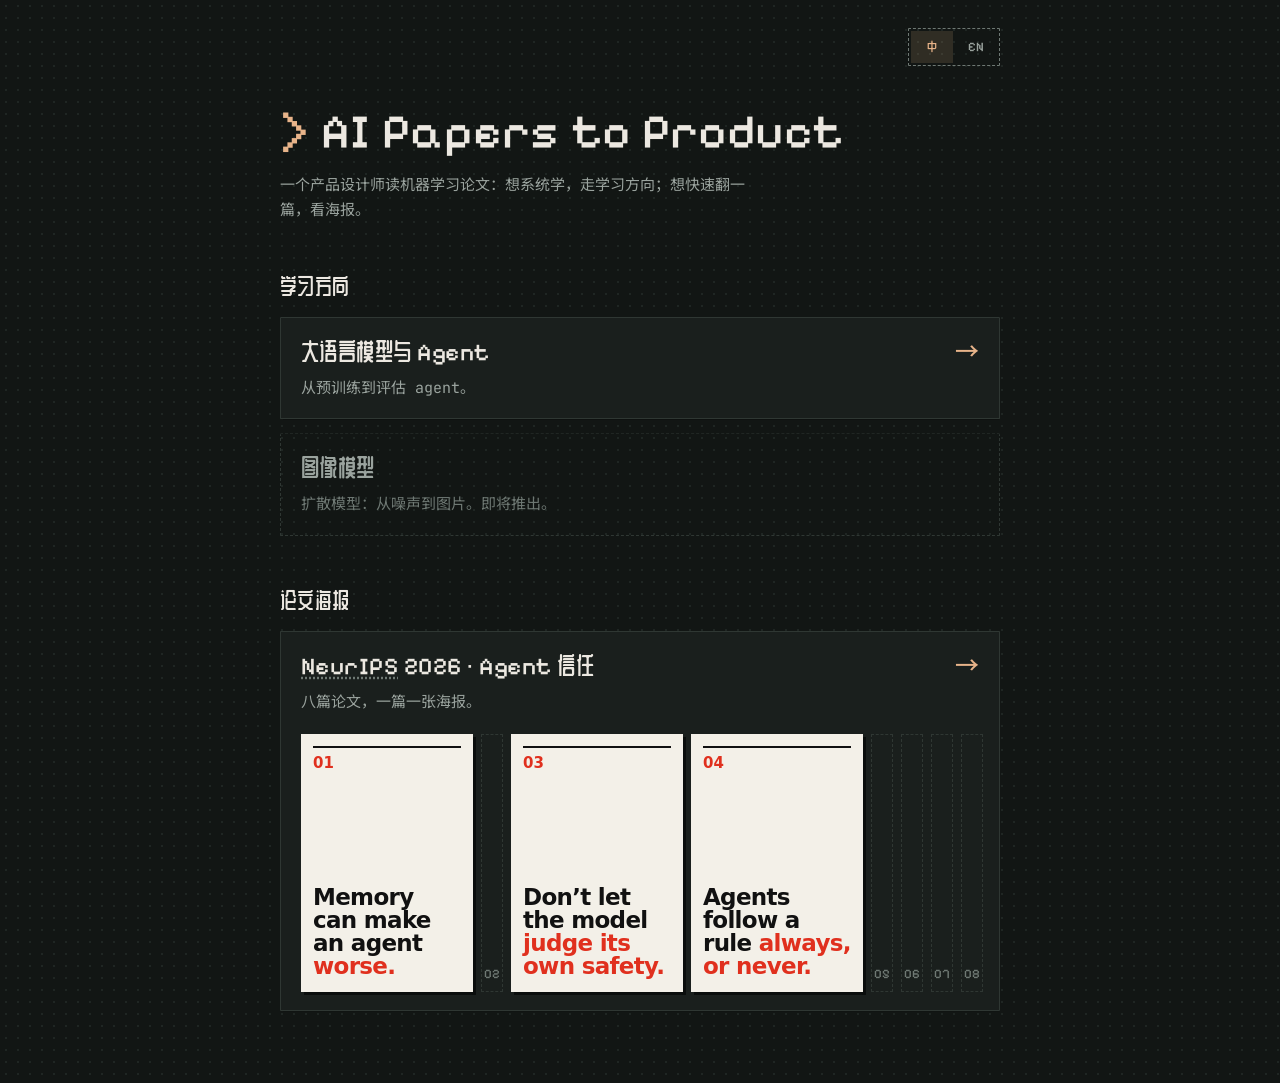
==== commit 46e6f863: "Add poster #3: From Attack Surface to Defense Architecture The hero is a scorecard: regex blacklist," ====
--- a/index.html
+++ b/index.html
@@ -129,7 +129,8 @@
         </a>
         <div class="shelf">
           <a class="cover" href="posters/neurips-2026/01-dont-just-trust-your-memory.html"><span class="no">01</span><span class="hl">Memory can make an agent <em>worse.</em></span></a>
-          <span class="spine" aria-hidden="true">02</span><span class="spine" aria-hidden="true">03</span>
+          <span class="spine" aria-hidden="true">02</span>
+          <a class="cover" href="posters/neurips-2026/03-attack-surface-to-defense.html"><span class="no">03</span><span class="hl">Don’t let the model <em>judge its own safety.</em></span></a>
           <a class="cover" href="posters/neurips-2026/04-do-they-do-as-told.html"><span class="no">04</span><span class="hl">Agents follow a rule <em>always, or never.</em></span></a>
           <span class="spine" aria-hidden="true">05</span><span class="spine" aria-hidden="true">06</span><span class="spine" aria-hidden="true">07</span><span class="spine" aria-hidden="true">08</span>
         </div>
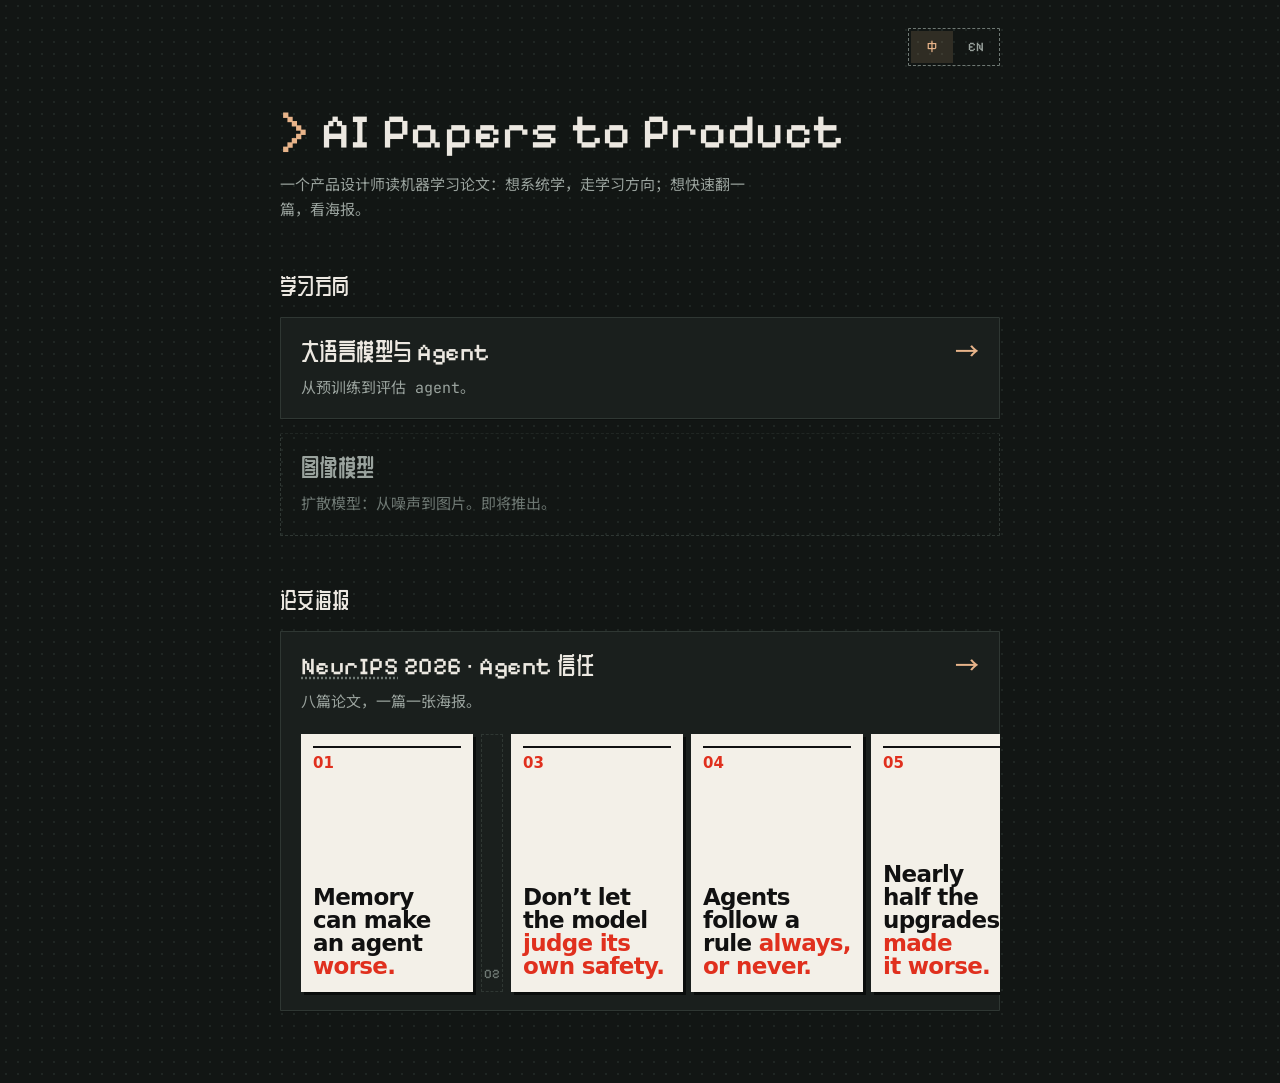
==== commit 86ba0824: "Add poster #5: Trustworthy Recursive Self-Improvement The hero is the flip: an APPS rule change acce" ====
--- a/index.html
+++ b/index.html
@@ -132,7 +132,8 @@
           <span class="spine" aria-hidden="true">02</span>
           <a class="cover" href="posters/neurips-2026/03-attack-surface-to-defense.html"><span class="no">03</span><span class="hl">Don’t let the model <em>judge its own safety.</em></span></a>
           <a class="cover" href="posters/neurips-2026/04-do-they-do-as-told.html"><span class="no">04</span><span class="hl">Agents follow a rule <em>always, or never.</em></span></a>
-          <span class="spine" aria-hidden="true">05</span><span class="spine" aria-hidden="true">06</span><span class="spine" aria-hidden="true">07</span><span class="spine" aria-hidden="true">08</span>
+          <a class="cover" href="posters/neurips-2026/05-trustworthy-self-improvement.html"><span class="no">05</span><span class="hl">Nearly half the upgrades <em>made it worse.</em></span></a>
+          <span class="spine" aria-hidden="true">06</span><span class="spine" aria-hidden="true">07</span><span class="spine" aria-hidden="true">08</span>
         </div>
       </div>
     </div>
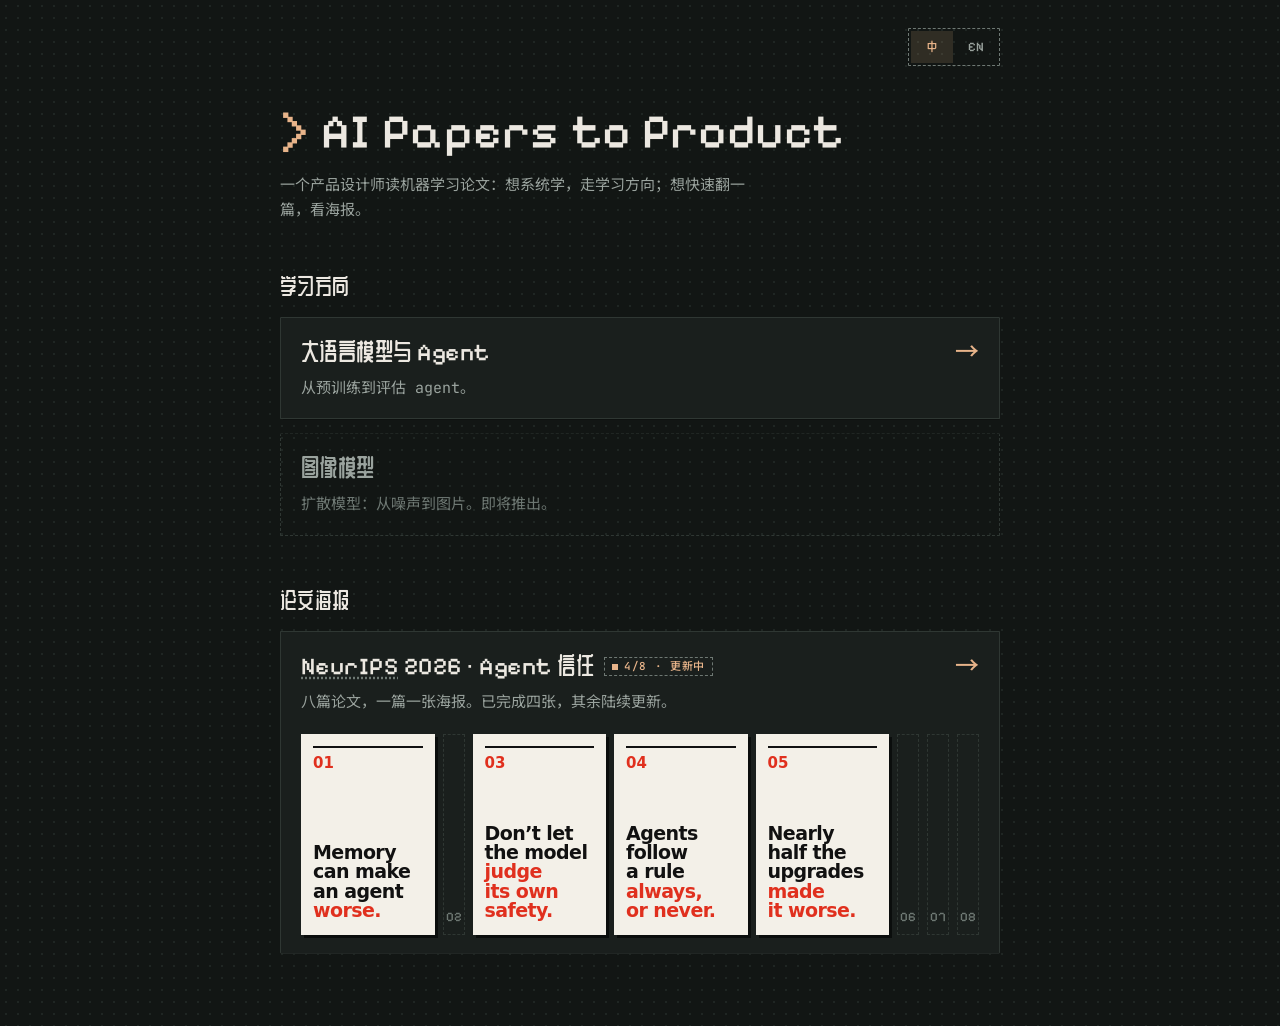
==== commit 88fd6a9a: "Hub link in track top bar, WIP tag on poster set, align home sections Co-Authored-By: Claude Opus 5." ====
--- a/index.html
+++ b/index.html
@@ -64,16 +64,21 @@
 /* Poster set: a shelf in paper order. Finished posters face out as covers (their own headline, paper and red,
    linking straight to the poster); the rest stand as thin dashed spines. Finishing a poster = turn its spine into a cover. */
 .set-head{display:block;text-decoration:none}
+/* Set still being filled: dashed = not done yet, as on .card.soon and the spines. Drop the tag when the set is complete. */
+.wip{display:inline-block;vertical-align:.3em;margin-left:10px;padding:3px 7px;border:1px dashed var(--faint);font:500 11px/1 var(--f-body);letter-spacing:.06em;text-transform:uppercase;color:var(--accent);white-space:nowrap}
+.wip::before{content:"";display:inline-block;width:6px;height:6px;margin-right:6px;vertical-align:.05em;background:var(--accent);animation:blink 1.2s steps(1) infinite}
+@keyframes blink{50%{opacity:0}}
+@media (prefers-reduced-motion:reduce){.wip::before{animation:none}}
 .shelf{display:flex;gap:8px;align-items:stretch;margin-top:20px}
-.cover{flex:0 0 172px;aspect-ratio:2/3;display:flex;flex-direction:column;justify-content:space-between;padding:12px 12px 14px;
+.cover{flex:1 1 0;min-width:0;max-width:172px;aspect-ratio:2/3;display:flex;flex-direction:column;justify-content:space-between;padding:12px 12px 14px;
   background:#f3f0e8;color:#111;text-decoration:none;box-shadow:3px 3px 0 #0A0D0C;
   font-family:system-ui,-apple-system,"Segoe UI",Roboto,"Helvetica Neue",Arial,sans-serif;
   transition:transform .15s ease-out,box-shadow .15s ease-out}
 .cover .no{font:800 15px/1 system-ui,-apple-system,sans-serif;color:#e0301e;font-variant-numeric:tabular-nums;border-top:2px solid #111;padding-top:8px}
-.cover .hl{font-size:23px;line-height:1;font-weight:800;letter-spacing:-.03em;text-wrap:balance}
+.cover .hl{font-size:19px;line-height:1.02;font-weight:800;letter-spacing:-.03em;text-wrap:balance}
 .cover em{font-style:normal;color:#e0301e}
 .cover:active{transform:scale(.96)}
-.spine{flex:1 1 0;min-width:22px;border:1px dashed var(--line);display:flex;align-items:flex-end;justify-content:center;padding-bottom:10px;
+.spine{flex:0 0 22px;border:1px dashed var(--line);display:flex;align-items:flex-end;justify-content:center;padding-bottom:10px;
   font:500 13px/1 var(--f-pixel);color:var(--faint);font-variant-numeric:tabular-nums;user-select:none}
 @media (hover:hover) and (pointer:fine){
   .set-head:hover b::after{transform:translateX(3px)}
@@ -87,7 +92,8 @@
   section{margin-top:44px}
   .card{padding:18px 16px 16px}.card b{font-size:21px}
   .shelf{flex-wrap:wrap;gap:10px 8px}
-  .cover{flex:1 1 calc(50% - 4px)}.cover .hl{font-size:19px}
+  .cover{flex:1 1 calc(50% - 4px);max-width:none}
+  .spine{flex:1 1 0}
   .spine{order:1;height:44px;align-items:center;padding:0}
 }
 </style>
@@ -124,8 +130,8 @@
     <div class="cards">
       <div class="card">
         <a class="set-head" href="posters/neurips-2026/">
-          <b><span><abbr title="Conference on Neural Information Processing Systems">NeurIPS</abbr> 2026 · <span class="zh">Agent 信任</span><span class="en">Agent trust</span></span></b>
-          <p><span class="zh">八篇论文，一篇一张海报。</span><span class="en">Eight papers, one poster each.</span></p>
+          <b><span><abbr title="Conference on Neural Information Processing Systems">NeurIPS</abbr> 2026 · <span class="zh">Agent 信任</span><span class="en">Agent trust</span><span class="wip"><span class="zh">4/8 · 更新中</span><span class="en">4/8 · in progress</span></span></span></b>
+          <p><span class="zh">八篇论文，一篇一张海报。已完成四张，其余陆续更新。</span><span class="en">Eight papers, one poster each. Four are up; the rest are on the way.</span></p>
         </a>
         <div class="shelf">
           <a class="cover" href="posters/neurips-2026/01-dont-just-trust-your-memory.html"><span class="no">01</span><span class="hl">Memory can make an agent <em>worse.</em></span></a>
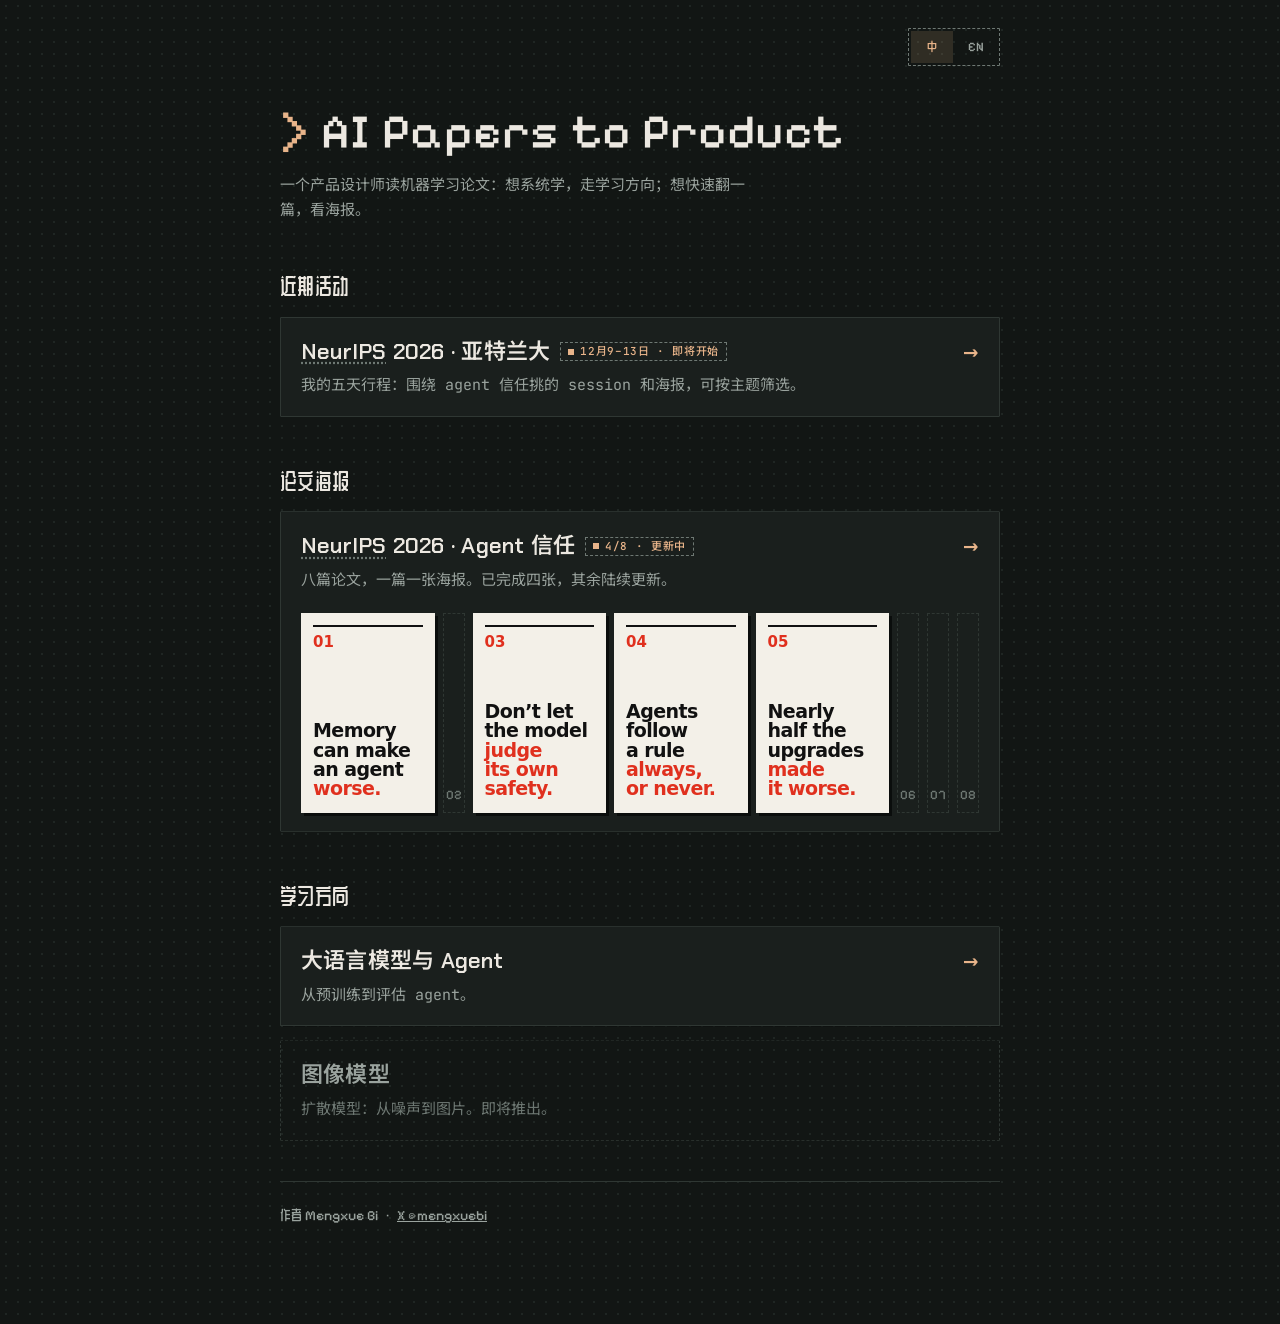
==== commit f82a3a3e: "Merge branch 'home/events-and-footer'" ====
--- a/index.html
+++ b/index.html
@@ -11,7 +11,7 @@
 <title>AI Papers to Product</title>
 <link rel="preconnect" href="https://fonts.googleapis.com">
 <link rel="preconnect" href="https://fonts.gstatic.com" crossorigin>
-<link rel="stylesheet" href="https://fonts.googleapis.com/css2?family=Pixelify+Sans:wght@500&family=ZCOOL+QingKe+HuangYou&family=Noto+Sans+SC:wght@400;500&family=JetBrains+Mono:wght@400;500&display=swap">
+<link rel="stylesheet" href="https://fonts.googleapis.com/css2?family=Pixelify+Sans:wght@500&family=ZCOOL+QingKe+HuangYou&family=Chakra+Petch:wght@600&family=Noto+Sans+SC:wght@400;500;600&family=JetBrains+Mono:wght@400;500&display=swap">
 <style>
 /* Site home: learning tracks and paper posters, which share nothing but this page.
    Same pixel / terminal look as the NeurIPS agenda (ai-conferences repo): committed dark, dot grid, one peach accent.
@@ -22,6 +22,7 @@
   --fg:#ECE8E1;--muted:#9AA39E;--faint:#6E7873;
   --accent:#E8B48A;--accent-wash:color-mix(in srgb,var(--accent) 14%,transparent);
   --f-pixel:"Pixelify Sans","ZCOOL QingKe HuangYou","Noto Sans SC","PingFang SC",system-ui,sans-serif;
+  --f-head:"Chakra Petch","Noto Sans SC","PingFang SC",system-ui,sans-serif; /* same heading font as the tracks (DECISIONS.md) */
   --f-body:"JetBrains Mono","Noto Sans SC","PingFang SC","Hiragino Sans GB",ui-monospace,monospace;
   --notch:polygon(1px 0,calc(100% - 1px) 0,100% 1px,100% calc(100% - 1px),calc(100% - 1px) 100%,1px 100%,0 calc(100% - 1px),0 1px);
 }
@@ -53,7 +54,7 @@
 
 /* One card per track or poster set: notched, hard pixel shadow, title + one line. */
 .card{display:block;padding:20px 20px 18px;background:var(--surface);border:1px solid var(--line);clip-path:var(--notch);box-shadow:3px 3px 0 #0A0D0C;text-decoration:none;transition:border-color .15s ease-out}
-.card b{display:flex;justify-content:space-between;align-items:center;gap:12px;font:500 24px/1.25 var(--f-pixel);letter-spacing:.02em}
+.card b{display:flex;justify-content:space-between;align-items:center;gap:12px;font:600 22px/1.25 var(--f-head);letter-spacing:.01em}
 a.card b::after,.set-head b::after{content:"→";color:var(--accent);flex:none}
 .card p{margin:8px 0 0;color:var(--muted)}
 .card.soon{background:transparent;border-style:dashed;box-shadow:none}
@@ -86,11 +87,16 @@
 }
 .set-head b::after{transition:transform .15s ease-out}
 
+/* Signature, same as the NeurIPS agenda footer. */
+footer{margin-top:40px;padding-top:4px;border-top:1px solid var(--line)}
+.sig{display:flex;flex-wrap:wrap;align-items:center;gap:0 8px;margin-top:8px;font:500 14px/1.4 var(--f-pixel);color:var(--muted)}
+.sig a{display:inline-flex;align-items:center;min-height:44px}
+
 @media (prefers-reduced-motion:reduce){*{transition:none!important}}
 @media (max-width:560px){
   h1{margin-top:28px}
   section{margin-top:44px}
-  .card{padding:18px 16px 16px}.card b{font-size:21px}
+  .card{padding:18px 16px 16px}.card b{font-size:20px}
   .shelf{flex-wrap:wrap;gap:10px 8px}
   .cover{flex:1 1 calc(50% - 4px);max-width:none}
   .spine{flex:1 1 0}
@@ -111,20 +117,18 @@
     <p class="lede"><span class="zh">一个产品设计师读机器学习论文：想系统学，走学习方向；想快速翻一篇，看海报。</span><span class="en">A product designer reads machine learning papers. To learn a field step by step, follow a track. To skim one paper fast, open its poster.</span></p>
   </header>
 
-  <section aria-labelledby="h-tracks">
-    <h2 id="h-tracks"><span class="zh">学习方向</span><span class="en">Learning tracks</span></h2>
+  <!-- Events: links out to my agenda sites (ai-conferences repo). Newest first; move a past event out when it ends. -->
+  <section aria-labelledby="h-events">
+    <h2 id="h-events"><span class="zh">近期活动</span><span class="en">Upcoming events</span></h2>
     <div class="cards">
-      <a class="card" href="llm/">
-        <b><span class="zh">大语言模型与 Agent</span><span class="en"><abbr title="Large language models">LLMs</abbr> &amp; agents</span></b>
-        <p><span class="zh">从预训练到评估 agent。</span><span class="en">From pretraining to evaluating agents.</span></p>
+      <a class="card" href="https://ai-conferences-eta.vercel.app/neurips-2026-atlanta/agenda" target="_blank" rel="noopener">
+        <b><span><abbr title="Conference on Neural Information Processing Systems">NeurIPS</abbr> 2026 · <span class="zh">亚特兰大</span><span class="en">Atlanta</span><span class="wip"><span class="zh">12月9–13日 · 即将开始</span><span class="en">Dec 9–13 · upcoming</span></span></span></b>
+        <p><span class="zh">我的五天行程：围绕 agent 信任挑的 session 和海报，可按主题筛选。</span><span class="en">My five-day plan around agent trust: sessions and poster picks, filterable by topic.</span></p>
       </a>
-      <div class="card soon" aria-disabled="true">
-        <b><span class="zh">图像模型</span><span class="en">Image models</span></b>
-        <p><span class="zh">扩散模型：从噪声到图片。即将推出。</span><span class="en">Diffusion, from noise to pictures. Coming soon.</span></p>
-      </div>
     </div>
   </section>
 
+  <!-- Posters sit above tracks while NeurIPS 2026 is upcoming (they are its prep reading). After Dec 13, swap back: tracks first. -->
   <section aria-labelledby="h-posters">
     <h2 id="h-posters"><span class="zh">论文海报</span><span class="en">Paper posters</span></h2>
     <div class="cards">
@@ -144,6 +148,22 @@
       </div>
     </div>
   </section>
+
+  <section aria-labelledby="h-tracks">
+    <h2 id="h-tracks"><span class="zh">学习方向</span><span class="en">Learning tracks</span></h2>
+    <div class="cards">
+      <a class="card" href="llm/">
+        <b><span class="zh">大语言模型与 Agent</span><span class="en"><abbr title="Large language models">LLMs</abbr> &amp; agents</span></b>
+        <p><span class="zh">从预训练到评估 agent。</span><span class="en">From pretraining to evaluating agents.</span></p>
+      </a>
+      <div class="card soon" aria-disabled="true">
+        <b><span class="zh">图像模型</span><span class="en">Image models</span></b>
+        <p><span class="zh">扩散模型：从噪声到图片。即将推出。</span><span class="en">Diffusion, from noise to pictures. Coming soon.</span></p>
+      </div>
+    </div>
+  </section>
+
+  <footer><p class="sig"><span class="zh">作者 Mengxue Bi</span><span class="en">By Mengxue Bi</span><span aria-hidden="true">·</span><a href="https://x.com/mengxuebi" target="_blank" rel="noopener" aria-label="Mengxue Bi on X">X @mengxuebi</a></p></footer>
 </div>
 <script>
 (function(){
